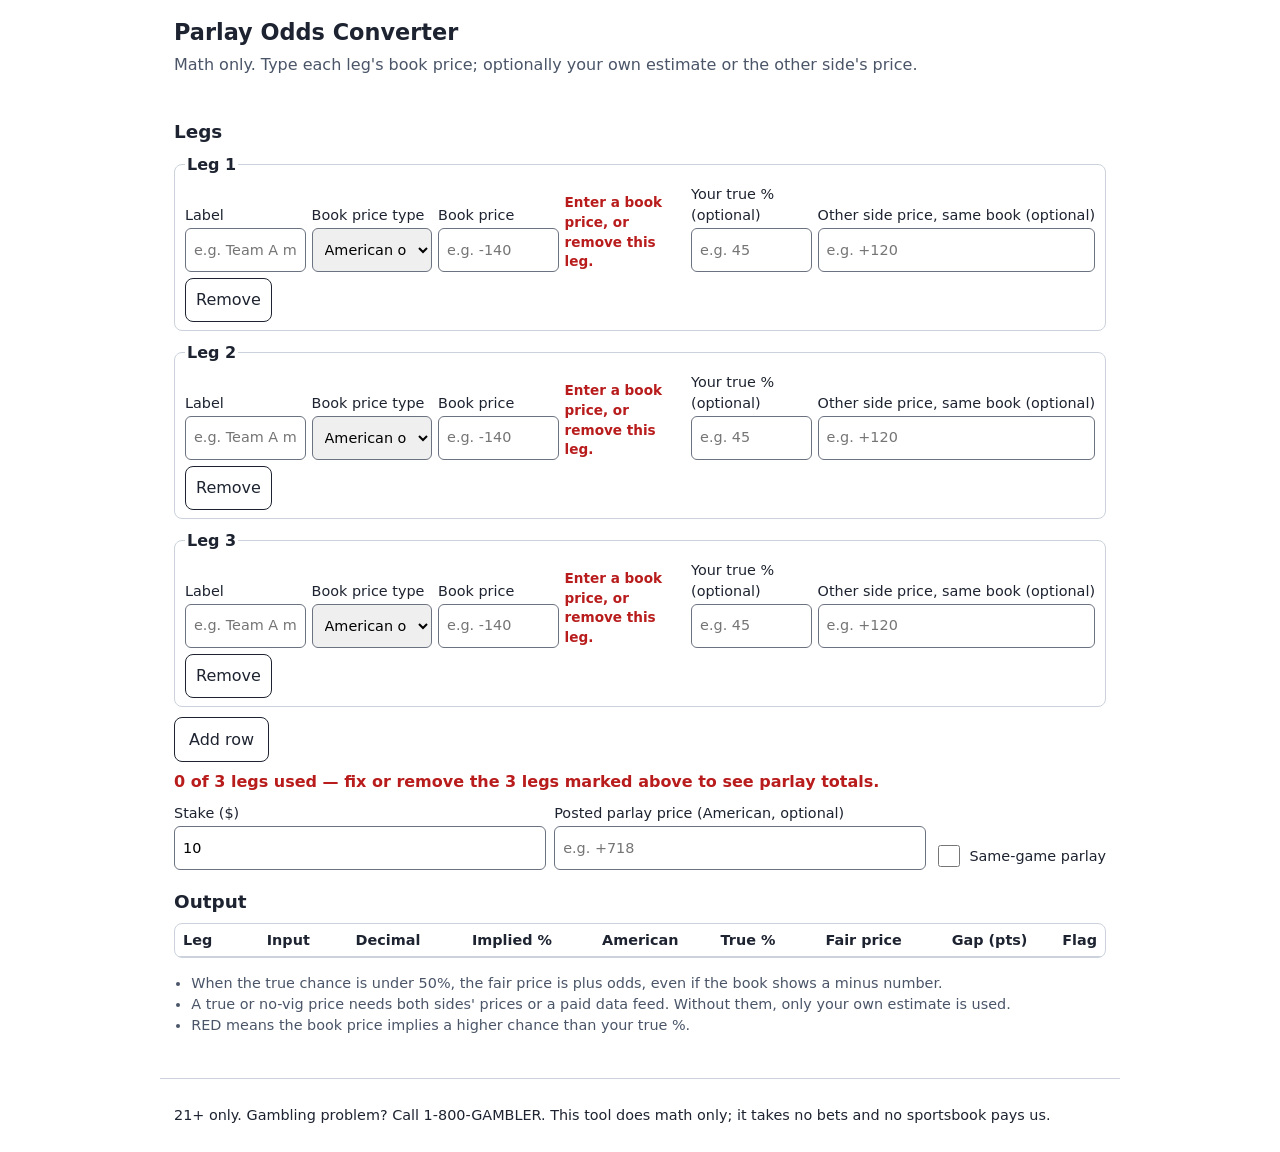
==== parlay-converter/index.html @ 1fd1c0af "Add Parlay Odds Converter (Forge build sha256 4771ad8b…, Tester PASS 2026-10-31) Co-authored-by: the" ====
<!doctype html>
<html lang="en">
<head>
<meta charset="utf-8">
<meta name="viewport" content="width=device-width, initial-scale=1">
<title>Parlay Odds Converter</title>
<link rel="stylesheet" href="styles.css">
</head>
<body>
<header><h1>Parlay Odds Converter</h1>
<p class="sub">Math only. Type each leg's book price; optionally your own estimate or the other side's price.</p></header>
<main>
<section aria-labelledby="h-legs">
  <h2 id="h-legs">Legs</h2>
  <div id="legs"></div>
  <button type="button" id="add-row" class="btn">Add row</button>
  <p id="max-note" class="line"></p>
  <p id="used" class="line" role="status" aria-live="polite"></p>
  <div class="slip">
    <label>Stake ($) <input id="stake" type="text" inputmode="decimal" value="10"></label>
    <label>Posted parlay price (American, optional) <input id="posted" type="text" inputmode="numeric" placeholder="e.g. +718"></label>
    <label class="chk"><input id="sgp" type="checkbox"> Same-game parlay</label>
  </div>
</section>
<section aria-labelledby="h-out">
  <h2 id="h-out">Output</h2>
  <div class="scroll" role="region" aria-label="Output table" tabindex="0">
  <table id="out">
    <caption class="sr-only">Converted prices per leg and for the parlay</caption>
    <thead><tr><th scope="col">Leg</th><th scope="col">Input</th><th scope="col">Decimal</th><th scope="col">Implied %</th><th scope="col">American</th><th scope="col">True %</th><th scope="col">Fair price</th><th scope="col">Gap (pts)</th><th scope="col">Flag</th></tr></thead>
    <tbody></tbody>
  </table>
  </div>
  <p id="payout" class="line"></p>
  <p id="posted-check" class="line"></p>
  <div id="details"></div>
  <ul class="notes">
    <li>When the true chance is under 50%, the fair price is plus odds, even if the book shows a minus number.</li>
    <li>A true or no-vig price needs both sides' prices or a paid data feed. Without them, only your own estimate is used.</li>
    <li>RED means the book price implies a higher chance than your true %.</li>
  </ul>
</section>
</main>
<footer id="footer"><p>21+ only. Gambling problem? Call 1-800-GAMBLER. This tool does math only; it takes no bets and no sportsbook pays us.</p></footer>
<script src="odds.js"></script>
<script src="app.js"></script>
</body>
</html>
---- parlay-converter/styles.css ----
:root{--ink:#1d2330;--muted:#4a5568;--line:#cbd2dc;--bg:#fff;--red:#b91c1c;--ok:#166534;font-family:system-ui,-apple-system,"Segoe UI",Roboto,sans-serif}
*{box-sizing:border-box}
body{margin:0;color:var(--ink);background:var(--bg);font-size:16px;line-height:1.45}
header,main,footer{max-width:960px;margin:0 auto;padding:12px 14px}
h1{font-size:1.4rem;margin:.2em 0}h2{font-size:1.15rem;margin:1em 0 .4em}
.sub{color:var(--muted);margin:0}
.leg{border:1px solid var(--line);border-radius:8px;margin:0 0 10px;padding:8px 10px;display:grid;gap:6px}
.leg legend{font-weight:700}
label{display:flex;flex-direction:column;font-size:.9rem;gap:2px}
label.chk{flex-direction:row;align-items:center;gap:6px}
input,select{font:inherit;padding:8px;border:1px solid #6b7280;border-radius:6px;min-height:44px;width:100%}
input[type=checkbox]{width:22px;min-height:22px}
.btn{font:inherit;padding:10px 14px;min-height:44px;border:1px solid var(--ink);background:#fff;color:var(--ink);border-radius:8px;cursor:pointer}
.btn.small{justify-self:start;padding:6px 10px}
:focus-visible{outline:3px solid #2563eb;outline-offset:2px}
.slip{display:grid;gap:8px;margin-top:10px}
.scroll{overflow-x:auto;border:1px solid var(--line);border-radius:8px}
table{border-collapse:collapse;width:100%;font-size:.9rem;font-variant-numeric:tabular-nums}
th,td{padding:6px 8px;border-bottom:1px solid var(--line);text-align:right;white-space:nowrap}
th[scope=row],thead th:first-child{text-align:left}
.parlay th,.parlay td{font-weight:700;border-top:2px solid var(--ink)}
.flag-red{color:#fff;background:var(--red);font-weight:700;text-align:center}
.line{margin:.5em 0}.mismatch{color:var(--red);font-weight:700}.ok{color:var(--ok);font-weight:700}
.notes{color:var(--muted);font-size:.9rem;padding-left:1.2em}
footer{border-top:1px solid var(--line);font-size:.9rem;margin-top:16px}
.sr-only{position:absolute;width:1px;height:1px;overflow:hidden;clip:rect(0 0 0 0);white-space:nowrap}
@media (min-width:700px){.leg{grid-template-columns:repeat(5,1fr) auto;align-items:end}.leg legend{grid-column:1/-1}.slip{grid-template-columns:1fr 1fr auto;align-items:end}}
.err{color:#b91c1c;font-size:.85rem;margin:0;font-weight:600}
.err[hidden]{display:none}
.sgp{color:#7c4a03;font-weight:700}
.btn:disabled{opacity:.6;cursor:not-allowed}
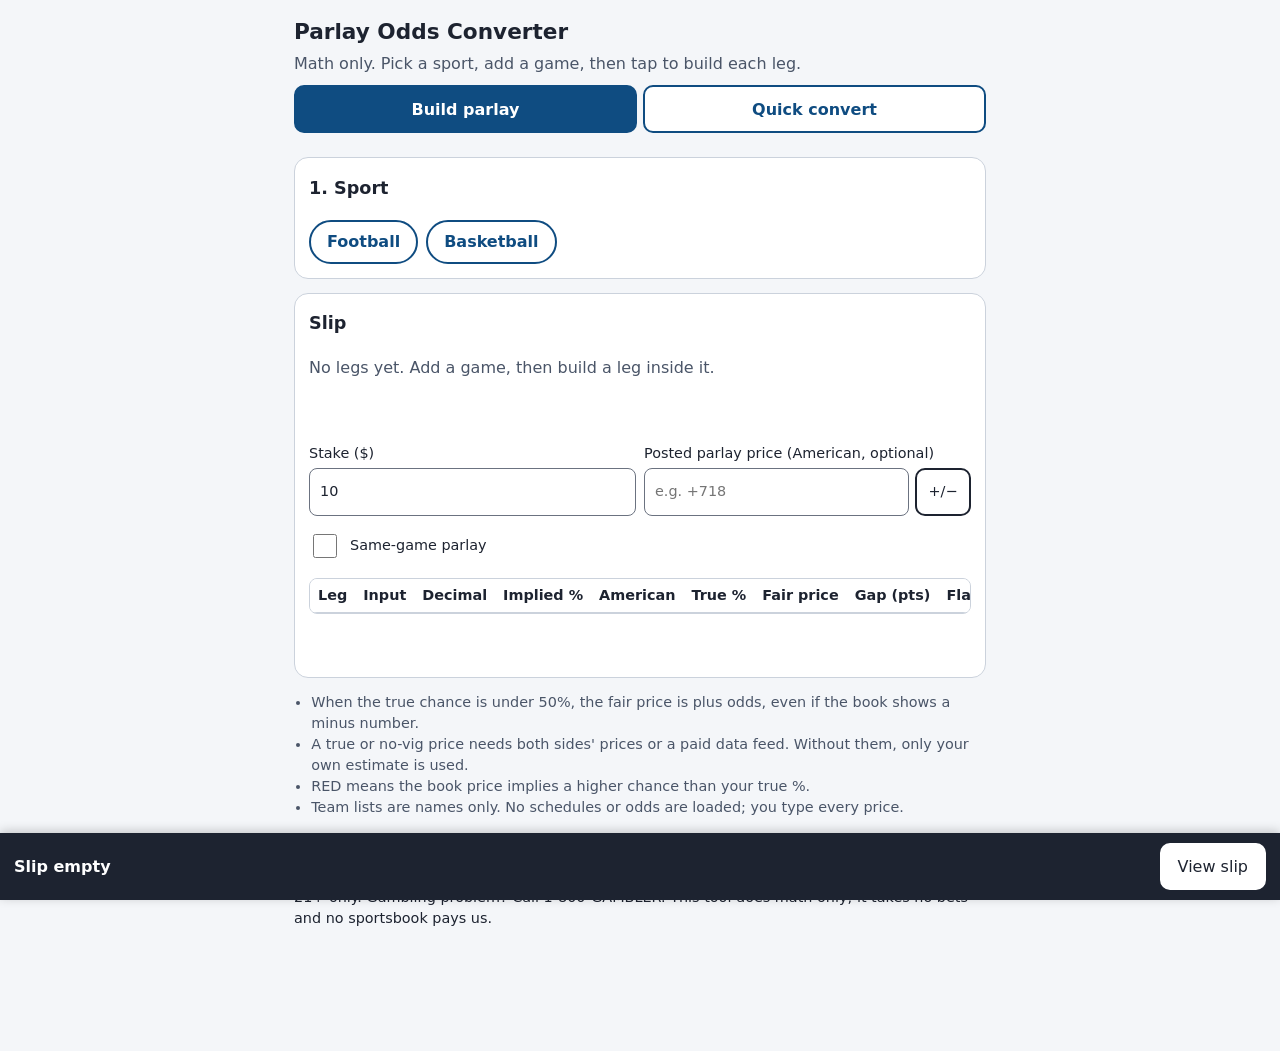
==== commit 437f7822: "Parlay Converter v2 phone layout (T-20261101-01, build 1629ccc6) - Tester PASS Co-authored-by: thear" ====
--- a/parlay-converter/index.html
+++ b/parlay-converter/index.html
@@ -4,26 +4,48 @@
 <meta charset="utf-8">
 <meta name="viewport" content="width=device-width, initial-scale=1">
 <title>Parlay Odds Converter</title>
+<link rel="icon" href="data:,">
 <link rel="stylesheet" href="styles.css">
 </head>
 <body>
 <header><h1>Parlay Odds Converter</h1>
-<p class="sub">Math only. Type each leg's book price; optionally your own estimate or the other side's price.</p></header>
+<p class="sub">Math only. Pick a sport, add a game, then tap to build each leg.</p>
+<div role="tablist" aria-label="Views" class="tabs">
+  <button type="button" role="tab" id="tab-build" aria-controls="view-build" aria-selected="true" class="tab">Build parlay</button>
+  <button type="button" role="tab" id="tab-quick" aria-controls="view-quick" aria-selected="false" tabindex="-1" class="tab">Quick convert</button>
+</div></header>
 <main>
-<section aria-labelledby="h-legs">
-  <h2 id="h-legs">Legs</h2>
-  <div id="legs"></div>
-  <button type="button" id="add-row" class="btn">Add row</button>
+<div id="view-build" role="tabpanel" aria-labelledby="tab-build">
+<section aria-labelledby="h-sport" class="card">
+  <h2 id="h-sport">1. Sport</h2>
+  <div class="chips" role="group" aria-labelledby="h-sport" id="sports">
+    <button type="button" class="chip sport" aria-pressed="false" data-sport="Football">Football</button>
+    <button type="button" class="chip sport" aria-pressed="false" data-sport="Basketball">Basketball</button>
+  </div>
+  <div id="game-form" hidden>
+    <h2 id="h-game">2. Game</h2>
+    <div class="pair">
+      <label>Team 1 <select id="team-a"></select></label>
+      <span class="vs" aria-hidden="true">vs</span>
+      <label>Team 2 <select id="team-b"></select></label>
+    </div>
+    <button type="button" id="add-game" class="btn primary">Add game</button>
+  </div>
+</section>
+<div id="games" role="group" aria-label="Games"></div>
+<p id="game-msg" class="note" hidden></p>
+<section id="slip" aria-labelledby="h-slip" class="card" tabindex="-1">
+  <h2 id="h-slip">Slip</h2>
+  <p id="empty" class="muted">No legs yet. Add a game, then build a leg inside it.</p>
+  <ol id="legs" class="legs"></ol>
   <p id="max-note" class="line"></p>
   <p id="used" class="line" role="status" aria-live="polite"></p>
-  <div class="slip">
-    <label>Stake ($) <input id="stake" type="text" inputmode="decimal" value="10"></label>
-    <label>Posted parlay price (American, optional) <input id="posted" type="text" inputmode="numeric" placeholder="e.g. +718"></label>
+  <div class="slipf">
+    <label>Stake ($) <input id="stake" type="text" inputmode="decimal" value="10" autocomplete="off"></label>
+    <label>Posted parlay price (American, optional) <span class="signrow"><input id="posted" type="text" inputmode="decimal" placeholder="e.g. +718" autocomplete="off"></span></label>
     <label class="chk"><input id="sgp" type="checkbox"> Same-game parlay</label>
+    <p id="sgp-note" class="muted"></p>
   </div>
-</section>
-<section aria-labelledby="h-out">
-  <h2 id="h-out">Output</h2>
   <div class="scroll" role="region" aria-label="Output table" tabindex="0">
   <table id="out">
     <caption class="sr-only">Converted prices per leg and for the parlay</caption>
@@ -32,16 +54,47 @@
   </table>
   </div>
   <p id="payout" class="line"></p>
+  <p id="corr" class="note" hidden></p>
+  <p id="opp" class="note" hidden></p>
   <p id="posted-check" class="line"></p>
   <div id="details"></div>
-  <ul class="notes">
-    <li>When the true chance is under 50%, the fair price is plus odds, even if the book shows a minus number.</li>
-    <li>A true or no-vig price needs both sides' prices or a paid data feed. Without them, only your own estimate is used.</li>
-    <li>RED means the book price implies a higher chance than your true %.</li>
-  </ul>
 </section>
+</div>
+<div id="view-quick" role="tabpanel" aria-labelledby="tab-quick" hidden>
+<section aria-labelledby="h-quick" class="card">
+  <h2 id="h-quick">Quick convert</h2>
+  <div class="chips" role="group" aria-label="Price type">
+    <button type="button" class="chip qkind" aria-pressed="true" data-kind="am">American odds</button>
+    <button type="button" class="chip qkind" aria-pressed="false" data-kind="pct">Hit-rate %</button>
+  </div>
+  <label>Book price <span class="signrow"><input id="q-price" type="text" inputmode="decimal" placeholder="e.g. -140" autocomplete="off"></span></label>
+  <button type="button" class="btn toggle" id="q-cv" aria-expanded="false" aria-controls="q-cvp">Check value</button>
+  <div id="q-cvp" class="cvp" hidden>
+    <label>Your % (optional) <input id="q-true" type="text" inputmode="decimal" placeholder="e.g. 45" autocomplete="off"></label>
+    <label>Other side price, same book (optional) <span class="signrow"><input id="q-other" type="text" inputmode="decimal" placeholder="e.g. +120" autocomplete="off"></span></label>
+  </div>
+  <div class="scroll" role="region" aria-label="Quick convert table" tabindex="0">
+  <table id="qc-out">
+    <caption class="sr-only">Converted price</caption>
+    <thead><tr><th scope="col">Leg</th><th scope="col">Input</th><th scope="col">Decimal</th><th scope="col">Implied %</th><th scope="col">American</th><th scope="col">True %</th><th scope="col">Fair price</th><th scope="col">Gap (pts)</th><th scope="col">Flag</th></tr></thead>
+    <tbody></tbody>
+  </table>
+  </div>
+  <p id="q-payout" class="line"></p>
+  <div id="q-details"></div>
+</section>
+</div>
+<ul class="notes">
+  <li>When the true chance is under 50%, the fair price is plus odds, even if the book shows a minus number.</li>
+  <li>A true or no-vig price needs both sides' prices or a paid data feed. Without them, only your own estimate is used.</li>
+  <li>RED means the book price implies a higher chance than your true %.</li>
+  <li>Team lists are names only. No schedules or odds are loaded; you type every price.</li>
+</ul>
 </main>
 <footer id="footer"><p>21+ only. Gambling problem? Call 1-800-GAMBLER. This tool does math only; it takes no bets and no sportsbook pays us.</p></footer>
+<div id="bar" role="region" aria-label="Slip summary"><p id="bar-txt">Slip empty</p><a href="#slip" id="bar-go" class="btn">View slip</a></div>
+<p id="live" class="sr-only" role="status" aria-live="polite"></p>
+<script src="teams.js"></script>
 <script src="odds.js"></script>
 <script src="app.js"></script>
 </body>
--- a/parlay-converter/styles.css
+++ b/parlay-converter/styles.css
@@ -1,31 +1,56 @@
-:root{--ink:#1d2330;--muted:#4a5568;--line:#cbd2dc;--bg:#fff;--red:#b91c1c;--ok:#166534;font-family:system-ui,-apple-system,"Segoe UI",Roboto,sans-serif}
+:root{--ink:#1d2330;--muted:#4a5568;--line:#cbd2dc;--bg:#f4f6f9;--red:#b91c1c;--ok:#166534;--acc:#0f4c81;font-family:system-ui,-apple-system,"Segoe UI",Roboto,sans-serif}
 *{box-sizing:border-box}
+[hidden]{display:none!important}
+html{scroll-padding-bottom:110px}
+button,input,select,a,[tabindex]{scroll-margin-bottom:110px}
+.note{margin:.3em 0;padding:8px 10px;border-left:4px solid #7c4a03;background:#fff8eb;color:#5c3700}
 body{margin:0;color:var(--ink);background:var(--bg);font-size:16px;line-height:1.45}
-header,main,footer{max-width:960px;margin:0 auto;padding:12px 14px}
-h1{font-size:1.4rem;margin:.2em 0}h2{font-size:1.15rem;margin:1em 0 .4em}
-.sub{color:var(--muted);margin:0}
-.leg{border:1px solid var(--line);border-radius:8px;margin:0 0 10px;padding:8px 10px;display:grid;gap:6px}
-.leg legend{font-weight:700}
-label{display:flex;flex-direction:column;font-size:.9rem;gap:2px}
-label.chk{flex-direction:row;align-items:center;gap:6px}
-input,select{font:inherit;padding:8px;border:1px solid #6b7280;border-radius:6px;min-height:44px;width:100%}
-input[type=checkbox]{width:22px;min-height:22px}
-.btn{font:inherit;padding:10px 14px;min-height:44px;border:1px solid var(--ink);background:#fff;color:var(--ink);border-radius:8px;cursor:pointer}
-.btn.small{justify-self:start;padding:6px 10px}
+body.has-bar{padding-bottom:96px}
+header,main,footer{max-width:720px;margin:0 auto;padding:12px 14px}
+h1{font-size:1.35rem;margin:.2em 0}h2{font-size:1.1rem;margin:.2em 0 .5em}h3{font-size:1.05rem;margin:0}
+.sub,.muted{color:var(--muted);margin:0 0 .3em}
+.tabs{display:flex;gap:6px;margin-top:10px}
+.tab{flex:1;font:inherit;font-weight:600;min-height:48px;border:2px solid var(--acc);background:#fff;color:var(--acc);border-radius:10px;cursor:pointer}
+.tab[aria-selected=true]{background:var(--acc);color:#fff}
+.card{background:#fff;border:1px solid var(--line);border-radius:14px;padding:14px;margin:0 0 14px;display:grid;gap:10px}
+.chips{display:flex;flex-wrap:wrap;gap:8px}
+.chip{font:inherit;min-height:44px;min-width:44px;padding:8px 16px;border:2px solid var(--acc);border-radius:22px;background:#fff;color:var(--acc);cursor:pointer;font-weight:600}
+.chip[aria-pressed=true]{background:var(--acc);color:#fff}
+.chips[aria-invalid=true]{outline:2px solid var(--red);outline-offset:4px;border-radius:8px}
+.glabel{margin:0;font-size:.9rem}
+.pair{display:grid;grid-template-columns:1fr auto 1fr;gap:8px;align-items:end}
+.vs{padding-bottom:12px;font-weight:700}
+label{display:flex;flex-direction:column;font-size:.9rem;gap:4px}
+label.chk{flex-direction:row;align-items:center;gap:10px;min-height:44px;min-width:44px}
+input,select{font:inherit;padding:10px;border:1px solid #6b7280;border-radius:8px;min-height:48px;width:100%;background:#fff;color:var(--ink)}
+input[type=checkbox]{width:24px;min-height:24px;height:24px}
+.signrow{display:flex;gap:6px}.signrow input{flex:1;min-width:0}
+.btn{font:inherit;padding:10px 16px;min-height:44px;min-width:44px;border:2px solid var(--ink);background:#fff;color:var(--ink);border-radius:10px;cursor:pointer;text-decoration:none;display:inline-flex;align-items:center;justify-content:center}
+.btn.primary{background:var(--ink);color:#fff;font-weight:700;min-height:52px}
+.btn.sign{flex:0 0 56px;padding:0}
+.btn.small{padding:6px 12px}
+.btn.toggle{justify-self:start}.btn.toggle[aria-expanded=true]{background:#e7edf5}
+.btn:disabled{opacity:.6;cursor:not-allowed}
 :focus-visible{outline:3px solid #2563eb;outline-offset:2px}
-.slip{display:grid;gap:8px;margin-top:10px}
-.scroll{overflow-x:auto;border:1px solid var(--line);border-radius:8px}
+.ghead,.ltop{display:flex;justify-content:space-between;align-items:flex-start;gap:8px}
+.cvp{display:grid;gap:8px;padding:10px;background:#f4f6f9;border-radius:10px}
+.legs{list-style:none;margin:0;padding:0;display:grid;gap:10px}
+.leg{border:1px solid var(--line);border-radius:12px;padding:10px;display:grid;gap:8px}
+.lnum{margin:0;font-weight:700}.desc{margin:0}.gname{font-size:.85rem}
+.slipf{display:grid;gap:8px}
+.scroll{overflow-x:auto;border:1px solid var(--line);border-radius:8px;background:#fff}
 table{border-collapse:collapse;width:100%;font-size:.9rem;font-variant-numeric:tabular-nums}
 th,td{padding:6px 8px;border-bottom:1px solid var(--line);text-align:right;white-space:nowrap}
 th[scope=row],thead th:first-child{text-align:left}
 .parlay th,.parlay td{font-weight:700;border-top:2px solid var(--ink)}
 .flag-red{color:#fff;background:var(--red);font-weight:700;text-align:center}
-.line{margin:.5em 0}.mismatch{color:var(--red);font-weight:700}.ok{color:var(--ok);font-weight:700}
+.line{margin:.3em 0}.mismatch{color:var(--red);font-weight:700}.ok{color:var(--ok);font-weight:700}
 .notes{color:var(--muted);font-size:.9rem;padding-left:1.2em}
 footer{border-top:1px solid var(--line);font-size:.9rem;margin-top:16px}
+#bar{position:fixed;left:0;right:0;bottom:0;background:var(--ink);color:#fff;display:flex;align-items:center;justify-content:space-between;gap:10px;padding:10px 14px;box-shadow:0 -2px 10px rgba(0,0,0,.2);z-index:5}
+#bar p{margin:0;font-weight:600}#bar p.warn{color:#fecaca}
+#bar .btn{background:#fff;color:var(--ink);border-color:#fff;flex:0 0 auto}
 .sr-only{position:absolute;width:1px;height:1px;overflow:hidden;clip:rect(0 0 0 0);white-space:nowrap}
-@media (min-width:700px){.leg{grid-template-columns:repeat(5,1fr) auto;align-items:end}.leg legend{grid-column:1/-1}.slip{grid-template-columns:1fr 1fr auto;align-items:end}}
 .err{color:#b91c1c;font-size:.85rem;margin:0;font-weight:600}
-.err[hidden]{display:none}
 .sgp{color:#7c4a03;font-weight:700}
-.btn:disabled{opacity:.6;cursor:not-allowed}
+@media (min-width:700px){.slipf{grid-template-columns:1fr 1fr}}
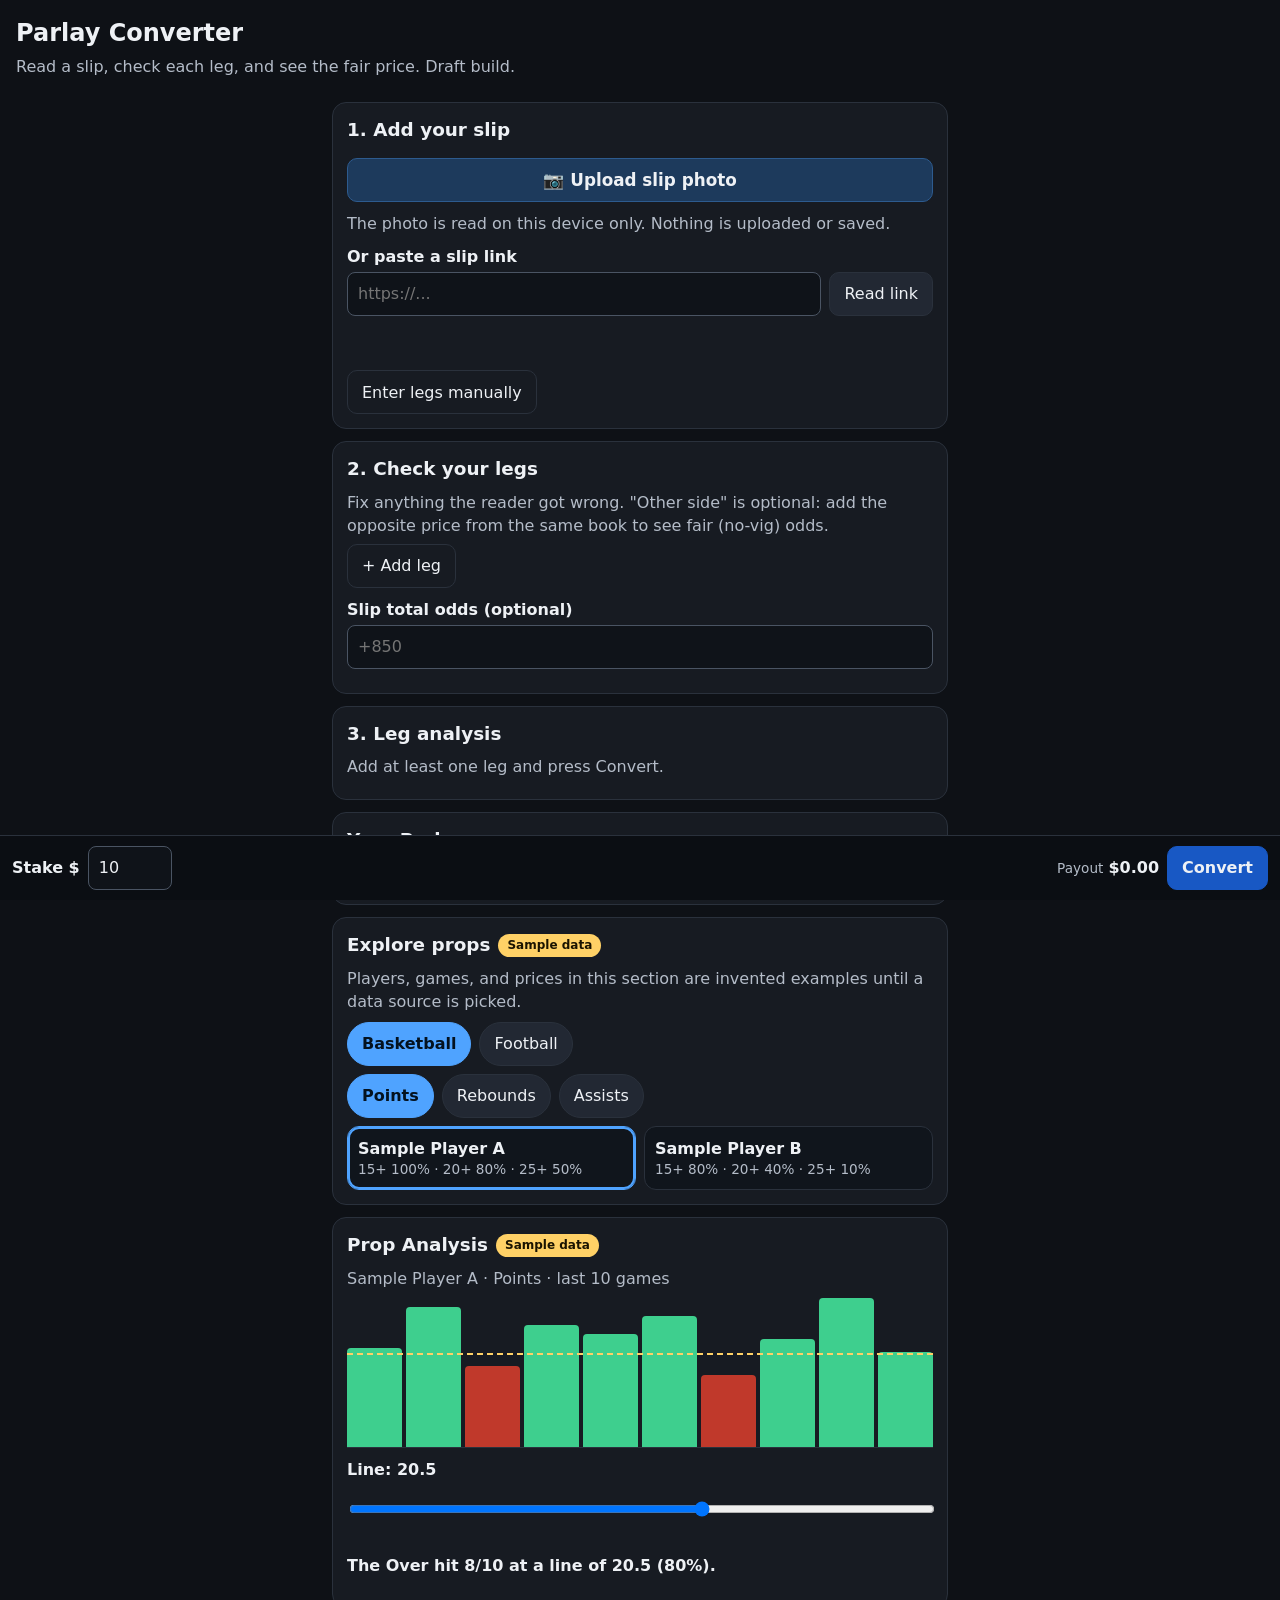
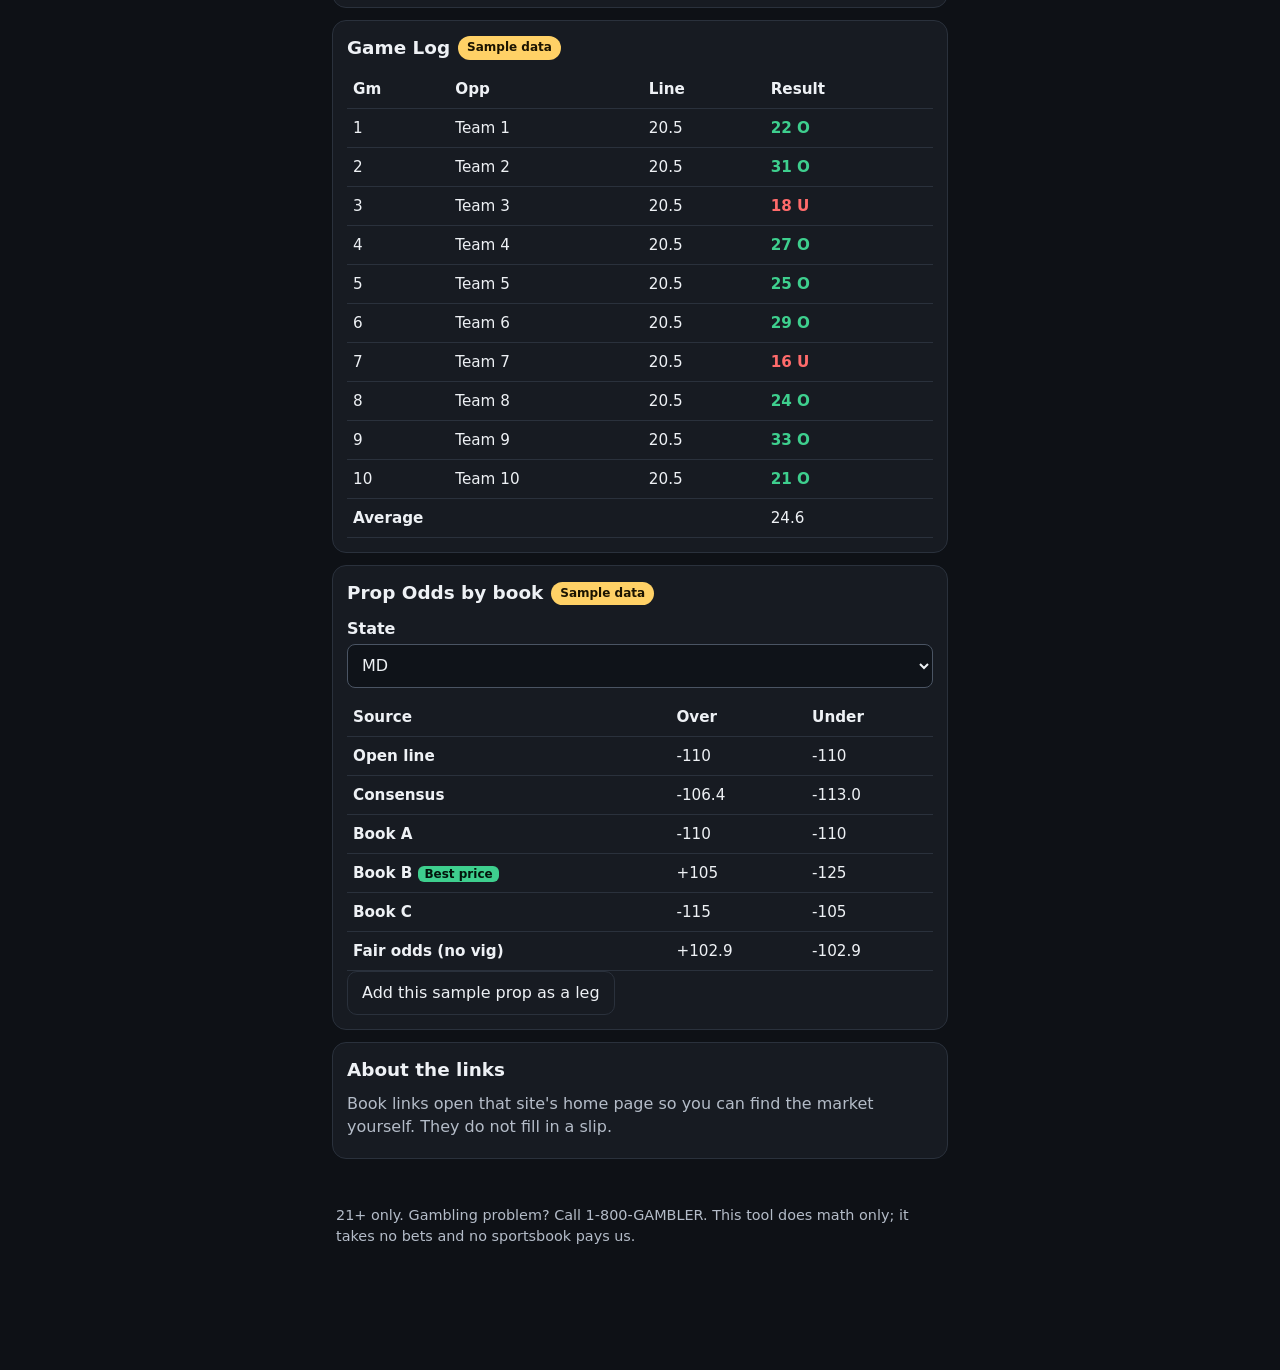
==== commit c8cab2c1: "DO NOT MERGE: Parlay Converter v3 draft (slip reader) T-20261101-05 Co-authored-by: thearondo <thear" ====
--- a/parlay-converter/index.html
+++ b/parlay-converter/index.html
@@ -3,99 +3,94 @@
 <head>
 <meta charset="utf-8">
 <meta name="viewport" content="width=device-width, initial-scale=1">
-<title>Parlay Odds Converter</title>
+<meta http-equiv="Content-Security-Policy" content="default-src 'self'; script-src 'self' 'wasm-unsafe-eval' blob:; worker-src 'self' blob:; connect-src 'self' blob: data:; img-src 'self' blob: data:; style-src 'self'; object-src 'none'; base-uri 'none'; form-action 'none'">
+<title>Parlay Converter v3 (draft)</title>
 <link rel="icon" href="data:,">
 <link rel="stylesheet" href="styles.css">
 </head>
 <body>
-<header><h1>Parlay Odds Converter</h1>
-<p class="sub">Math only. Pick a sport, add a game, then tap to build each leg.</p>
-<div role="tablist" aria-label="Views" class="tabs">
-  <button type="button" role="tab" id="tab-build" aria-controls="view-build" aria-selected="true" class="tab">Build parlay</button>
-  <button type="button" role="tab" id="tab-quick" aria-controls="view-quick" aria-selected="false" tabindex="-1" class="tab">Quick convert</button>
-</div></header>
-<main>
-<div id="view-build" role="tabpanel" aria-labelledby="tab-build">
-<section aria-labelledby="h-sport" class="card">
-  <h2 id="h-sport">1. Sport</h2>
-  <div class="chips" role="group" aria-labelledby="h-sport" id="sports">
-    <button type="button" class="chip sport" aria-pressed="false" data-sport="Football">Football</button>
-    <button type="button" class="chip sport" aria-pressed="false" data-sport="Basketball">Basketball</button>
+<a class="skip" href="#main">Skip to content</a>
+<header class="top"><h1>Parlay Converter</h1><p class="sub">Read a slip, check each leg, and see the fair price. Draft build.</p></header>
+<main id="main">
+
+<section class="card" aria-labelledby="h-in">
+  <h2 id="h-in">1. Add your slip</h2>
+  <label class="btn big" for="file"><span aria-hidden="true">&#128247;</span> Upload slip photo</label>
+  <input id="file" class="vh" type="file" accept="image/*">
+  <p class="hint">The photo is read on this device only. Nothing is uploaded or saved.</p>
+  <div class="row">
+    <label for="link">Or paste a slip link</label>
+    <div class="inline"><input id="link" type="url" inputmode="url" autocomplete="off" placeholder="https://..."><button id="read-link" class="btn" type="button">Read link</button></div>
   </div>
-  <div id="game-form" hidden>
-    <h2 id="h-game">2. Game</h2>
-    <div class="pair">
-      <label>Team 1 <select id="team-a"></select></label>
-      <span class="vs" aria-hidden="true">vs</span>
-      <label>Team 2 <select id="team-b"></select></label>
-    </div>
-    <button type="button" id="add-game" class="btn primary">Add game</button>
-  </div>
+  <p id="status" class="status" role="status" aria-live="polite"></p>
+  <details id="ocr-raw" hidden><summary>Text read from the photo</summary><pre id="ocr-text"></pre></details>
+  <button id="manual" class="btn ghost" type="button">Enter legs manually</button>
 </section>
-<div id="games" role="group" aria-label="Games"></div>
-<p id="game-msg" class="note" hidden></p>
-<section id="slip" aria-labelledby="h-slip" class="card" tabindex="-1">
-  <h2 id="h-slip">Slip</h2>
-  <p id="empty" class="muted">No legs yet. Add a game, then build a leg inside it.</p>
-  <ol id="legs" class="legs"></ol>
-  <p id="max-note" class="line"></p>
-  <p id="used" class="line" role="status" aria-live="polite"></p>
-  <div class="slipf">
-    <label>Stake ($) <input id="stake" type="text" inputmode="decimal" value="10" autocomplete="off"></label>
-    <label>Posted parlay price (American, optional) <span class="signrow"><input id="posted" type="text" inputmode="decimal" placeholder="e.g. +718" autocomplete="off"></span></label>
-    <label class="chk"><input id="sgp" type="checkbox"> Same-game parlay</label>
-    <p id="sgp-note" class="muted"></p>
-  </div>
-  <div class="scroll" role="region" aria-label="Output table" tabindex="0">
-  <table id="out">
-    <caption class="sr-only">Converted prices per leg and for the parlay</caption>
-    <thead><tr><th scope="col">Leg</th><th scope="col">Input</th><th scope="col">Decimal</th><th scope="col">Implied %</th><th scope="col">American</th><th scope="col">True %</th><th scope="col">Fair price</th><th scope="col">Gap (pts)</th><th scope="col">Flag</th></tr></thead>
-    <tbody></tbody>
-  </table>
-  </div>
-  <p id="payout" class="line"></p>
-  <p id="corr" class="note" hidden></p>
-  <p id="opp" class="note" hidden></p>
-  <p id="posted-check" class="line"></p>
-  <div id="details"></div>
+
+<section class="card" aria-labelledby="h-legs">
+  <h2 id="h-legs">2. Check your legs</h2>
+  <p class="hint">Fix anything the reader got wrong. "Other side" is optional: add the opposite price from the same book to see fair (no-vig) odds.</p>
+  <div id="legs"></div>
+  <button id="add" class="btn ghost" type="button">+ Add leg</button>
+  <div class="row"><label for="posted">Slip total odds (optional)</label><input id="posted" inputmode="text" autocomplete="off" placeholder="+850"></div>
 </section>
+
+<section class="card" aria-labelledby="h-res" id="results-card">
+  <h2 id="h-res">3. Leg analysis</h2>
+  <p id="res-empty" class="hint">Add at least one leg and press Convert.</p>
+  <div id="results"></div>
+</section>
+
+<section class="card" aria-labelledby="h-par" id="parlay-card">
+  <h2 id="h-par">Your Parlay</h2>
+  <div id="parlay"><p class="hint">Your totals appear here after Convert.</p></div>
+</section>
+
+<section class="card sample" aria-labelledby="h-exp">
+  <h2 id="h-exp">Explore props <span class="badge">Sample data</span></h2>
+  <p class="hint">Players, games, and prices in this section are invented examples until a data source is picked.</p>
+  <div class="chips" role="group" aria-label="Sport" id="sports"></div>
+  <div class="chips" role="group" aria-label="Stat" id="stats"></div>
+  <div class="tiles" id="tiles"></div>
+</section>
+
+<section class="card sample" aria-labelledby="h-chart">
+  <h2 id="h-chart">Prop Analysis <span class="badge">Sample data</span></h2>
+  <p id="chart-sum" class="sum"></p>
+  <div id="chart" class="chart" role="img"></div>
+  <div class="row"><label for="line">Line: <output id="line-out" for="line"></output></label><input id="line" type="range" min="0.5" max="40.5" step="1"></div>
+  <p class="over" id="over-pct"></p>
+</section>
+
+<section class="card sample" aria-labelledby="h-log">
+  <h2 id="h-log">Game Log <span class="badge">Sample data</span></h2>
+  <div class="tablewrap"><table id="log"><caption class="vh">Last 10 sample games</caption><thead><tr><th scope="col">Gm</th><th scope="col">Opp</th><th scope="col">Line</th><th scope="col">Result</th></tr></thead><tbody></tbody><tfoot></tfoot></table></div>
+</section>
+
+<section class="card sample" aria-labelledby="h-odds">
+  <h2 id="h-odds">Prop Odds by book <span class="badge">Sample data</span></h2>
+  <div class="row"><label for="state">State</label><select id="state"><option>MD</option><option>NJ</option><option>NY</option><option>PA</option></select></div>
+  <div class="tablewrap"><table id="bookodds"><caption class="vh">Sample prices by book</caption><thead><tr><th scope="col">Source</th><th scope="col">Over</th><th scope="col">Under</th></tr></thead><tbody></tbody></table></div>
+  <button id="use-sample" class="btn ghost" type="button">Add this sample prop as a leg</button>
+</section>
+
+<section class="card" aria-labelledby="h-src">
+  <h2 id="h-src">About the links</h2>
+  <p class="hint">Book links open that site's home page so you can find the market yourself. They do not fill in a slip.</p>
+</section>
+</main>
+
+<div id="bar" class="bar" role="region" aria-label="Stake and payout">
+  <label for="stake">Stake $</label><input id="stake" inputmode="decimal" value="10" autocomplete="off">
+  <div class="pay"><span class="lbl">Payout</span> <output id="payout">$0.00</output></div>
+  <button id="convert" class="btn primary" type="button">Convert</button>
 </div>
-<div id="view-quick" role="tabpanel" aria-labelledby="tab-quick" hidden>
-<section aria-labelledby="h-quick" class="card">
-  <h2 id="h-quick">Quick convert</h2>
-  <div class="chips" role="group" aria-label="Price type">
-    <button type="button" class="chip qkind" aria-pressed="true" data-kind="am">American odds</button>
-    <button type="button" class="chip qkind" aria-pressed="false" data-kind="pct">Hit-rate %</button>
-  </div>
-  <label>Book price <span class="signrow"><input id="q-price" type="text" inputmode="decimal" placeholder="e.g. -140" autocomplete="off"></span></label>
-  <button type="button" class="btn toggle" id="q-cv" aria-expanded="false" aria-controls="q-cvp">Check value</button>
-  <div id="q-cvp" class="cvp" hidden>
-    <label>Your % (optional) <input id="q-true" type="text" inputmode="decimal" placeholder="e.g. 45" autocomplete="off"></label>
-    <label>Other side price, same book (optional) <span class="signrow"><input id="q-other" type="text" inputmode="decimal" placeholder="e.g. +120" autocomplete="off"></span></label>
-  </div>
-  <div class="scroll" role="region" aria-label="Quick convert table" tabindex="0">
-  <table id="qc-out">
-    <caption class="sr-only">Converted price</caption>
-    <thead><tr><th scope="col">Leg</th><th scope="col">Input</th><th scope="col">Decimal</th><th scope="col">Implied %</th><th scope="col">American</th><th scope="col">True %</th><th scope="col">Fair price</th><th scope="col">Gap (pts)</th><th scope="col">Flag</th></tr></thead>
-    <tbody></tbody>
-  </table>
-  </div>
-  <p id="q-payout" class="line"></p>
-  <div id="q-details"></div>
-</section>
-</div>
-<ul class="notes">
-  <li>When the true chance is under 50%, the fair price is plus odds, even if the book shows a minus number.</li>
-  <li>A true or no-vig price needs both sides' prices or a paid data feed. Without them, only your own estimate is used.</li>
-  <li>RED means the book price implies a higher chance than your true %.</li>
-  <li>Team lists are names only. No schedules or odds are loaded; you type every price.</li>
-</ul>
-</main>
-<footer id="footer"><p>21+ only. Gambling problem? Call 1-800-GAMBLER. This tool does math only; it takes no bets and no sportsbook pays us.</p></footer>
-<div id="bar" role="region" aria-label="Slip summary"><p id="bar-txt">Slip empty</p><a href="#slip" id="bar-go" class="btn">View slip</a></div>
-<p id="live" class="sr-only" role="status" aria-live="polite"></p>
-<script src="teams.js"></script>
+
+<footer class="foot"><p>21+ only. Gambling problem? Call 1-800-GAMBLER. This tool does math only; it takes no bets and no sportsbook pays us.</p></footer>
 <script src="odds.js"></script>
+<script src="slip.js"></script>
+<script src="sample.js"></script>
+<script src="vendor/tesseract/tesseract.min.js"></script>
 <script src="app.js"></script>
 </body>
 </html>
--- a/parlay-converter/styles.css
+++ b/parlay-converter/styles.css
@@ -1,56 +1,53 @@
-:root{--ink:#1d2330;--muted:#4a5568;--line:#cbd2dc;--bg:#f4f6f9;--red:#b91c1c;--ok:#166534;--acc:#0f4c81;font-family:system-ui,-apple-system,"Segoe UI",Roboto,sans-serif}
+:root{--bg:#0e1116;--card:#171b22;--line:#2a313c;--tx:#eef1f5;--mut:#b4bcc8;--acc:#4fa3ff;--ok:#3ecf8e;--red:#ff6b6b;--chip:#222833}
 *{box-sizing:border-box}
-[hidden]{display:none!important}
-html{scroll-padding-bottom:110px}
-button,input,select,a,[tabindex]{scroll-margin-bottom:110px}
-.note{margin:.3em 0;padding:8px 10px;border-left:4px solid #7c4a03;background:#fff8eb;color:#5c3700}
-body{margin:0;color:var(--ink);background:var(--bg);font-size:16px;line-height:1.45}
-body.has-bar{padding-bottom:96px}
-header,main,footer{max-width:720px;margin:0 auto;padding:12px 14px}
-h1{font-size:1.35rem;margin:.2em 0}h2{font-size:1.1rem;margin:.2em 0 .5em}h3{font-size:1.05rem;margin:0}
-.sub,.muted{color:var(--muted);margin:0 0 .3em}
-.tabs{display:flex;gap:6px;margin-top:10px}
-.tab{flex:1;font:inherit;font-weight:600;min-height:48px;border:2px solid var(--acc);background:#fff;color:var(--acc);border-radius:10px;cursor:pointer}
-.tab[aria-selected=true]{background:var(--acc);color:#fff}
-.card{background:#fff;border:1px solid var(--line);border-radius:14px;padding:14px;margin:0 0 14px;display:grid;gap:10px}
-.chips{display:flex;flex-wrap:wrap;gap:8px}
-.chip{font:inherit;min-height:44px;min-width:44px;padding:8px 16px;border:2px solid var(--acc);border-radius:22px;background:#fff;color:var(--acc);cursor:pointer;font-weight:600}
-.chip[aria-pressed=true]{background:var(--acc);color:#fff}
-.chips[aria-invalid=true]{outline:2px solid var(--red);outline-offset:4px;border-radius:8px}
-.glabel{margin:0;font-size:.9rem}
-.pair{display:grid;grid-template-columns:1fr auto 1fr;gap:8px;align-items:end}
-.vs{padding-bottom:12px;font-weight:700}
-label{display:flex;flex-direction:column;font-size:.9rem;gap:4px}
-label.chk{flex-direction:row;align-items:center;gap:10px;min-height:44px;min-width:44px}
-input,select{font:inherit;padding:10px;border:1px solid #6b7280;border-radius:8px;min-height:48px;width:100%;background:#fff;color:var(--ink)}
-input[type=checkbox]{width:24px;min-height:24px;height:24px}
-.signrow{display:flex;gap:6px}.signrow input{flex:1;min-width:0}
-.btn{font:inherit;padding:10px 16px;min-height:44px;min-width:44px;border:2px solid var(--ink);background:#fff;color:var(--ink);border-radius:10px;cursor:pointer;text-decoration:none;display:inline-flex;align-items:center;justify-content:center}
-.btn.primary{background:var(--ink);color:#fff;font-weight:700;min-height:52px}
-.btn.sign{flex:0 0 56px;padding:0}
-.btn.small{padding:6px 12px}
-.btn.toggle{justify-self:start}.btn.toggle[aria-expanded=true]{background:#e7edf5}
-.btn:disabled{opacity:.6;cursor:not-allowed}
-:focus-visible{outline:3px solid #2563eb;outline-offset:2px}
-.ghead,.ltop{display:flex;justify-content:space-between;align-items:flex-start;gap:8px}
-.cvp{display:grid;gap:8px;padding:10px;background:#f4f6f9;border-radius:10px}
-.legs{list-style:none;margin:0;padding:0;display:grid;gap:10px}
-.leg{border:1px solid var(--line);border-radius:12px;padding:10px;display:grid;gap:8px}
-.lnum{margin:0;font-weight:700}.desc{margin:0}.gname{font-size:.85rem}
-.slipf{display:grid;gap:8px}
-.scroll{overflow-x:auto;border:1px solid var(--line);border-radius:8px;background:#fff}
-table{border-collapse:collapse;width:100%;font-size:.9rem;font-variant-numeric:tabular-nums}
-th,td{padding:6px 8px;border-bottom:1px solid var(--line);text-align:right;white-space:nowrap}
-th[scope=row],thead th:first-child{text-align:left}
-.parlay th,.parlay td{font-weight:700;border-top:2px solid var(--ink)}
-.flag-red{color:#fff;background:var(--red);font-weight:700;text-align:center}
-.line{margin:.3em 0}.mismatch{color:var(--red);font-weight:700}.ok{color:var(--ok);font-weight:700}
-.notes{color:var(--muted);font-size:.9rem;padding-left:1.2em}
-footer{border-top:1px solid var(--line);font-size:.9rem;margin-top:16px}
-#bar{position:fixed;left:0;right:0;bottom:0;background:var(--ink);color:#fff;display:flex;align-items:center;justify-content:space-between;gap:10px;padding:10px 14px;box-shadow:0 -2px 10px rgba(0,0,0,.2);z-index:5}
-#bar p{margin:0;font-weight:600}#bar p.warn{color:#fecaca}
-#bar .btn{background:#fff;color:var(--ink);border-color:#fff;flex:0 0 auto}
-.sr-only{position:absolute;width:1px;height:1px;overflow:hidden;clip:rect(0 0 0 0);white-space:nowrap}
-.err{color:#b91c1c;font-size:.85rem;margin:0;font-weight:600}
-.sgp{color:#7c4a03;font-weight:700}
-@media (min-width:700px){.slipf{grid-template-columns:1fr 1fr}}
+html{scroll-padding-bottom:110px;scroll-padding-top:12px}
+body{margin:0;background:var(--bg);color:var(--tx);font:16px/1.45 system-ui,-apple-system,Segoe UI,Roboto,sans-serif;padding-bottom:96px}
+.skip{position:absolute;left:-999px}.skip:focus{left:8px;top:8px;background:#fff;color:#000;padding:10px;z-index:9}
+.vh{position:absolute!important;width:1px;height:1px;overflow:hidden;clip:rect(0 0 0 0);white-space:nowrap}
+.top{padding:16px 16px 4px}.top h1{margin:0;font-size:1.5rem}.sub{margin:4px 0 0;color:var(--mut)}
+main{max-width:640px;margin:0 auto;padding:8px 12px}
+.card{background:var(--card);border:1px solid var(--line);border-radius:14px;padding:14px;margin:12px 0}
+.card h2{margin:0 0 8px;font-size:1.15rem;display:flex;gap:8px;align-items:center;flex-wrap:wrap}
+.badge{font-size:.75rem;font-weight:700;background:#ffd166;color:#1a1300;border-radius:999px;padding:3px 9px}
+.hint,.sum{color:var(--mut);margin:6px 0}
+.btn{display:inline-flex;align-items:center;justify-content:center;gap:6px;min-height:44px;min-width:44px;padding:8px 14px;border-radius:10px;border:1px solid var(--line);background:var(--chip);color:var(--tx);font:inherit;cursor:pointer;text-decoration:none}
+.btn.big{width:100%;font-weight:700;font-size:1.05rem;background:#1d3a5c;border-color:#2d5b8f}
+.btn.primary{background:#1858c4;border-color:#1858c4;font-weight:700}
+.btn.ghost{background:transparent}
+.btn:focus-visible,input:focus-visible,select:focus-visible,a:focus-visible,summary:focus-visible{outline:3px solid #ffd166;outline-offset:2px}
+input,select{min-height:44px;font:inherit;color:var(--tx);background:#0f1319;border:1px solid #4a5463;border-radius:8px;padding:8px 10px;width:100%;scroll-margin-bottom:110px}
+input[type=range]{padding:0;border:0;background:transparent}
+label{display:block;font-weight:600;margin:6px 0 4px}
+.row{margin:10px 0}.inline{display:flex;gap:8px}.inline input{flex:1}
+.status{min-height:1.4em;font-weight:600}
+pre{white-space:pre-wrap;font-size:.85rem;color:var(--mut)}
+.leg{border:1px solid var(--line);border-radius:12px;padding:10px;margin:10px 0}
+.leg legend{font-weight:700;padding:0 4px}
+.grid{display:grid;grid-template-columns:1fr 1fr;gap:0 10px}.grid .wide{grid-column:1/-1}
+.err{color:var(--red);font-weight:600;margin:4px 0}
+.res{border-top:1px solid var(--line);padding:10px 0}
+.kv{display:grid;grid-template-columns:repeat(2,1fr);gap:6px;margin:6px 0}
+.kv div{background:#10151c;border-radius:8px;padding:6px 8px}.kv b{display:block;font-size:.8rem;color:var(--mut);font-weight:600}
+.links{display:flex;flex-wrap:wrap;gap:6px;margin-top:6px}.links a{font-size:.9rem;min-height:46px}
+.chips{display:flex;flex-wrap:wrap;gap:8px;margin:8px 0}
+.chip{min-height:44px;padding:8px 14px;border-radius:999px;border:1px solid var(--line);background:var(--chip);color:var(--tx);font:inherit;cursor:pointer}
+.chip[aria-pressed=true]{background:var(--acc);color:#04121f;border-color:var(--acc);font-weight:700}
+.tiles{display:grid;grid-template-columns:1fr 1fr;gap:8px}
+.tile{text-align:left;min-height:44px;padding:10px;border-radius:12px;border:1px solid var(--line);background:#10151c;color:var(--tx);font:inherit;cursor:pointer}
+.tile[aria-pressed=true]{border-color:var(--acc);box-shadow:0 0 0 2px var(--acc) inset}
+.tile .nm{font-weight:700;display:block}.tile .hr{color:var(--mut);font-size:.85rem;display:block}
+.chart{display:flex;align-items:flex-end;gap:4px;height:150px;border-bottom:1px solid var(--line);position:relative;margin:8px 0}
+.bar-c{flex:1;border-radius:4px 4px 0 0;background:#c0392b}.bar-c.hit{background:var(--ok)}
+.lineMark{position:absolute;left:0;right:0;border-top:2px dashed #ffd166}
+.over{font-weight:700}
+.tablewrap{overflow-x:auto}table{width:100%;border-collapse:collapse;font-size:.95rem}
+th,td{padding:8px 6px;border-bottom:1px solid var(--line);text-align:left}
+td.o{color:var(--ok);font-weight:700}td.u{color:var(--red);font-weight:700}
+.best{background:var(--ok);color:#03140b;border-radius:6px;padding:1px 6px;font-size:.75rem;font-weight:700;margin-left:6px}
+.gauge{display:flex;align-items:center;gap:12px;margin:8px 0}.gauge svg{width:120px;height:66px}
+.tag-red{display:inline-block;background:var(--red);color:#1b0000;font-weight:700;border-radius:8px;padding:6px 10px;margin:6px 0}
+.tag-ok{display:inline-block;background:#1e3a2c;color:#c9f5dd;font-weight:700;border-radius:8px;padding:6px 10px;margin:6px 0}
+.bar{position:fixed;left:0;right:0;bottom:0;display:flex;align-items:center;gap:8px;padding:10px 12px;background:#0b0e13;border-top:1px solid var(--line);z-index:5}
+.bar label{margin:0;white-space:nowrap}.bar input{width:84px}.bar .pay{flex:1;text-align:right}.bar .lbl{color:var(--mut);font-size:.85rem}
+.bar output{font-weight:700}
+.foot{max-width:640px;margin:0 auto;padding:12px 16px;color:var(--mut);font-size:.9rem}
